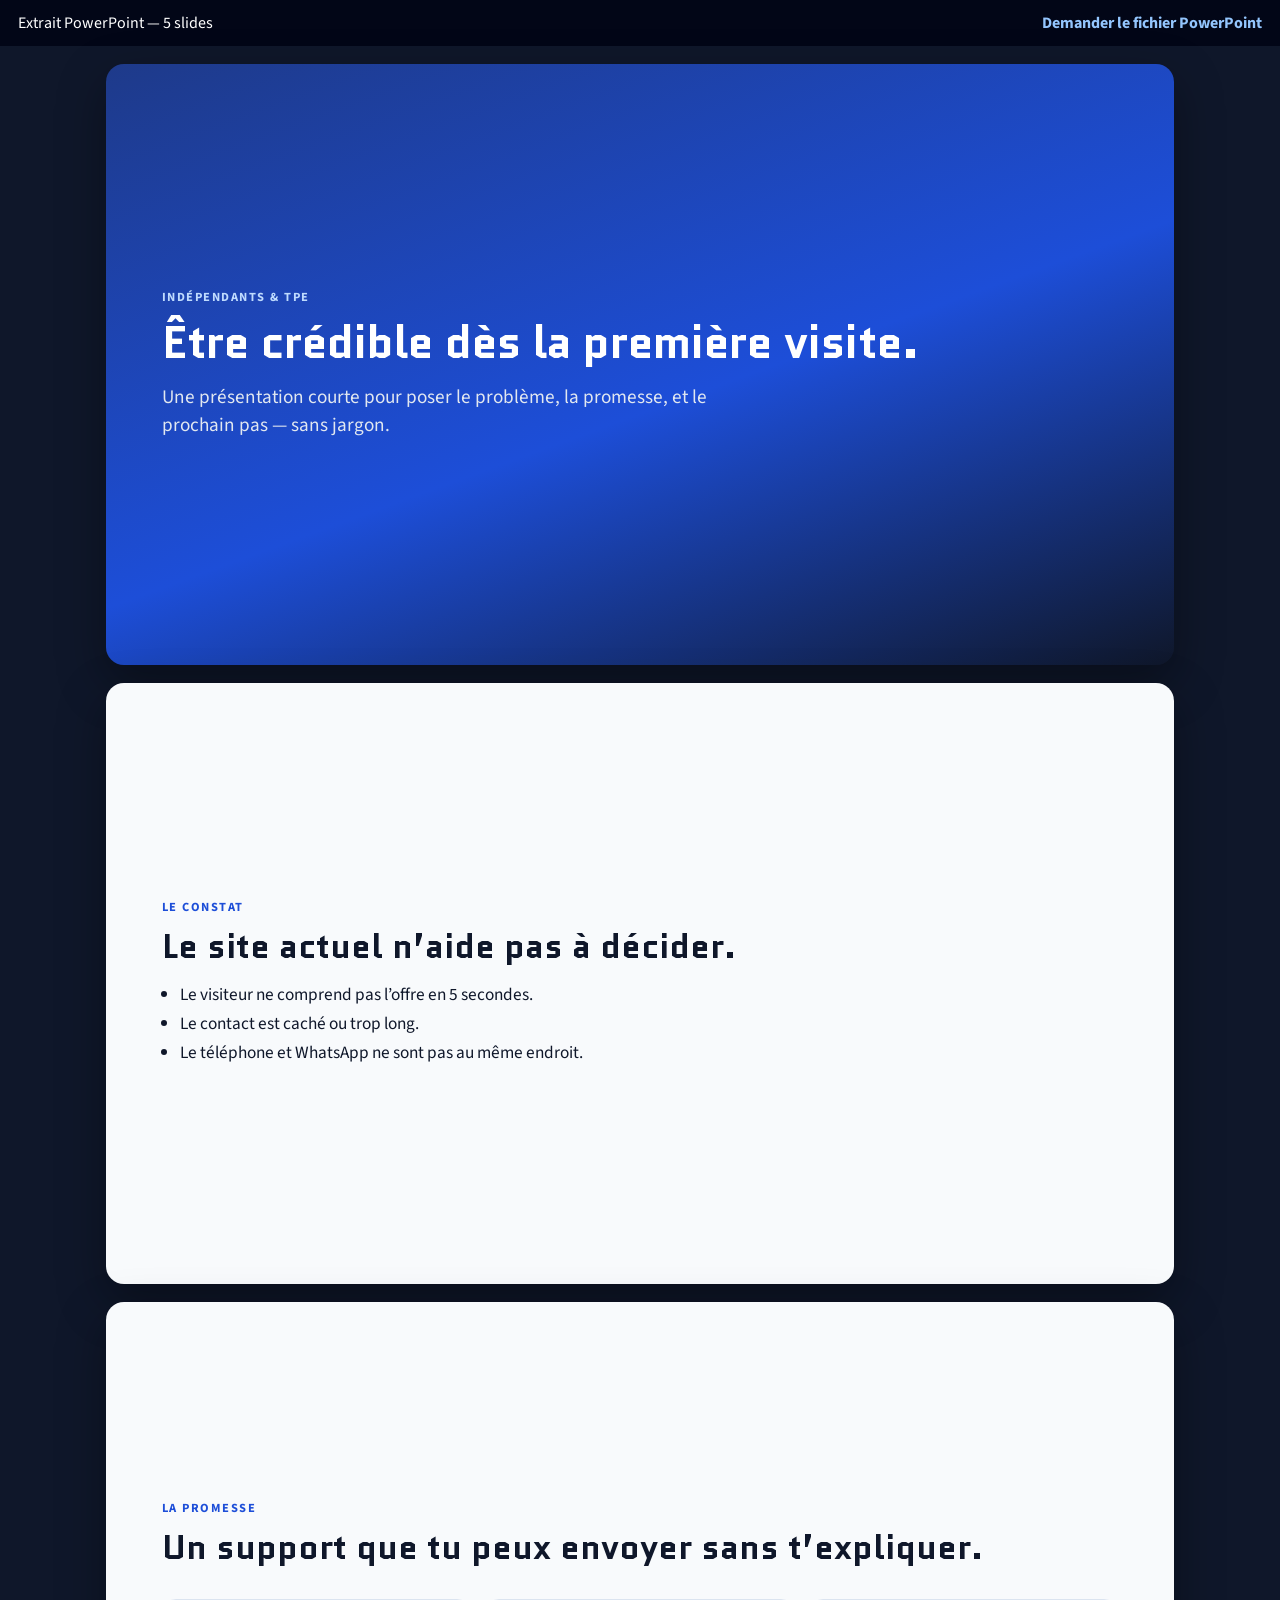
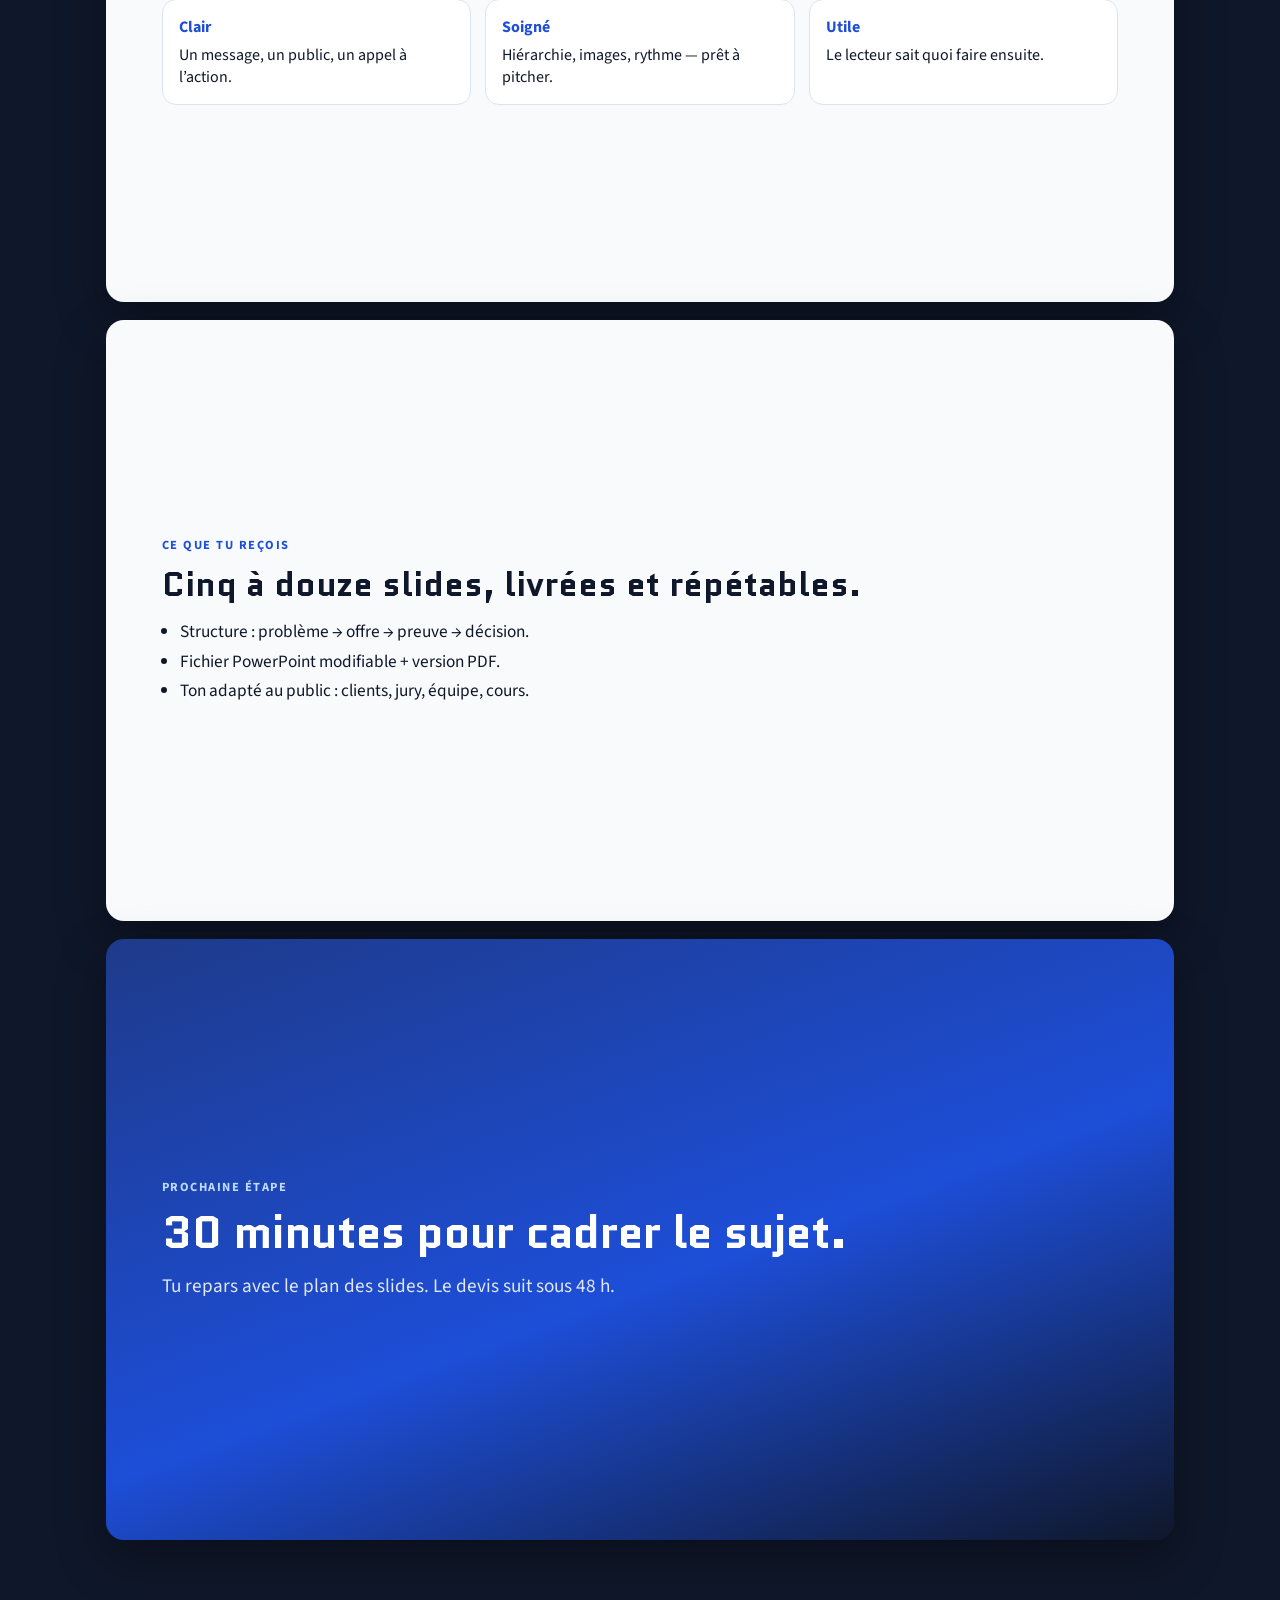
==== slides/index.html @ be78a9aa "Ajoute les sites en ligne et un extrait PowerPoint aux travaux." ====
<!DOCTYPE html>
<html lang="fr">
  <head>
    <meta charset="UTF-8" />
    <meta name="viewport" content="width=device-width, initial-scale=1" />
    <title>Être crédible dès la première visite — extrait PowerPoint</title>
    <meta name="description" content="Extrait de présentation professionnelle pour indépendants et TPE. Cinq slides, prêtes à pitcher." />
    <link rel="preconnect" href="https://fonts.googleapis.com" />
    <link rel="preconnect" href="https://fonts.gstatic.com" crossorigin />
    <link href="https://fonts.googleapis.com/css2?family=Quantico:wght@700&family=Source+Sans+3:wght@400;600;700&display=swap" rel="stylesheet" />
    <style>
      :root {
        --blue: #1d4ed8;
        --ink: #0f172a;
        --muted: #475569;
        --paper: #f8fafc;
      }
      * { box-sizing: border-box; }
      html, body { margin: 0; background: #0f172a; color: #fff; font-family: "Source Sans 3", sans-serif; }
      .bar {
        display: flex; justify-content: space-between; align-items: center; gap: 12px;
        padding: 12px 18px; background: #020617;
      }
      .bar a { color: #93c5fd; font-weight: 700; text-decoration: none; }
      .deck { max-width: 1100px; margin: 0 auto; padding: 18px 16px 48px; }
      .slide {
        aspect-ratio: 16 / 9;
        border-radius: 18px;
        padding: clamp(28px, 5vw, 56px);
        margin: 0 0 18px;
        background: var(--paper);
        color: var(--ink);
        display: flex; flex-direction: column; justify-content: center;
        box-shadow: 0 18px 48px rgba(0,0,0,.35);
      }
      .slide.dark { background: linear-gradient(160deg, #1e3a8a, #1d4ed8 55%, #0f172a); color: #fff; }
      .kicker { letter-spacing: .12em; text-transform: uppercase; font-size: .78rem; font-weight: 700; color: var(--blue); margin: 0 0 10px; }
      .slide.dark .kicker { color: #bfdbfe; }
      h1, h2 { font-family: Quantico, sans-serif; line-height: 1.15; margin: 0 0 14px; }
      h1 { font-size: clamp(1.7rem, 4vw, 2.8rem); }
      h2 { font-size: clamp(1.4rem, 3vw, 2.1rem); }
      p { margin: 0; font-size: clamp(1rem, 2vw, 1.2rem); line-height: 1.5; color: var(--muted); max-width: 38rem; }
      .slide.dark p { color: #e2e8f0; }
      ul { margin: 0; padding-left: 1.1rem; font-size: 1.08rem; line-height: 1.7; }
      .grid { display: grid; grid-template-columns: repeat(3, 1fr); gap: 14px; margin-top: 18px; }
      .card { background: #fff; border: 1px solid #dbe4f0; border-radius: 14px; padding: 16px; }
      .card strong { display: block; color: var(--blue); margin-bottom: 6px; }
      .slide.dark .card { background: rgba(255,255,255,.1); border-color: rgba(255,255,255,.18); color: #fff; }
      @media (max-width: 720px) { .grid { grid-template-columns: 1fr; } }
    </style>
  </head>
  <body>
    <div class="bar">
      <span>Extrait PowerPoint — 5 slides</span>
      <a href="../#contact">Demander le fichier PowerPoint</a>
    </div>
    <div class="deck">
      <article class="slide dark">
        <p class="kicker">Indépendants &amp; TPE</p>
        <h1>Être crédible dès la première visite.</h1>
        <p>Une présentation courte pour poser le problème, la promesse, et le prochain pas — sans jargon.</p>
      </article>
      <article class="slide">
        <p class="kicker">Le constat</p>
        <h2>Le site actuel n’aide pas à décider.</h2>
        <ul>
          <li>Le visiteur ne comprend pas l’offre en 5 secondes.</li>
          <li>Le contact est caché ou trop long.</li>
          <li>Le téléphone et WhatsApp ne sont pas au même endroit.</li>
        </ul>
      </article>
      <article class="slide">
        <p class="kicker">La promesse</p>
        <h2>Un support que tu peux envoyer sans t’expliquer.</h2>
        <div class="grid">
          <div class="card"><strong>Clair</strong>Un message, un public, un appel à l’action.</div>
          <div class="card"><strong>Soigné</strong>Hiérarchie, images, rythme — prêt à pitcher.</div>
          <div class="card"><strong>Utile</strong>Le lecteur sait quoi faire ensuite.</div>
        </div>
      </article>
      <article class="slide">
        <p class="kicker">Ce que tu reçois</p>
        <h2>Cinq à douze slides, livrées et répétables.</h2>
        <ul>
          <li>Structure : problème → offre → preuve → décision.</li>
          <li>Fichier PowerPoint modifiable + version PDF.</li>
          <li>Ton adapté au public : clients, jury, équipe, cours.</li>
        </ul>
      </article>
      <article class="slide dark">
        <p class="kicker">Prochaine étape</p>
        <h1>30 minutes pour cadrer le sujet.</h1>
        <p>Tu repars avec le plan des slides. Le devis suit sous 48&nbsp;h.</p>
      </article>
    </div>
  </body>
</html>
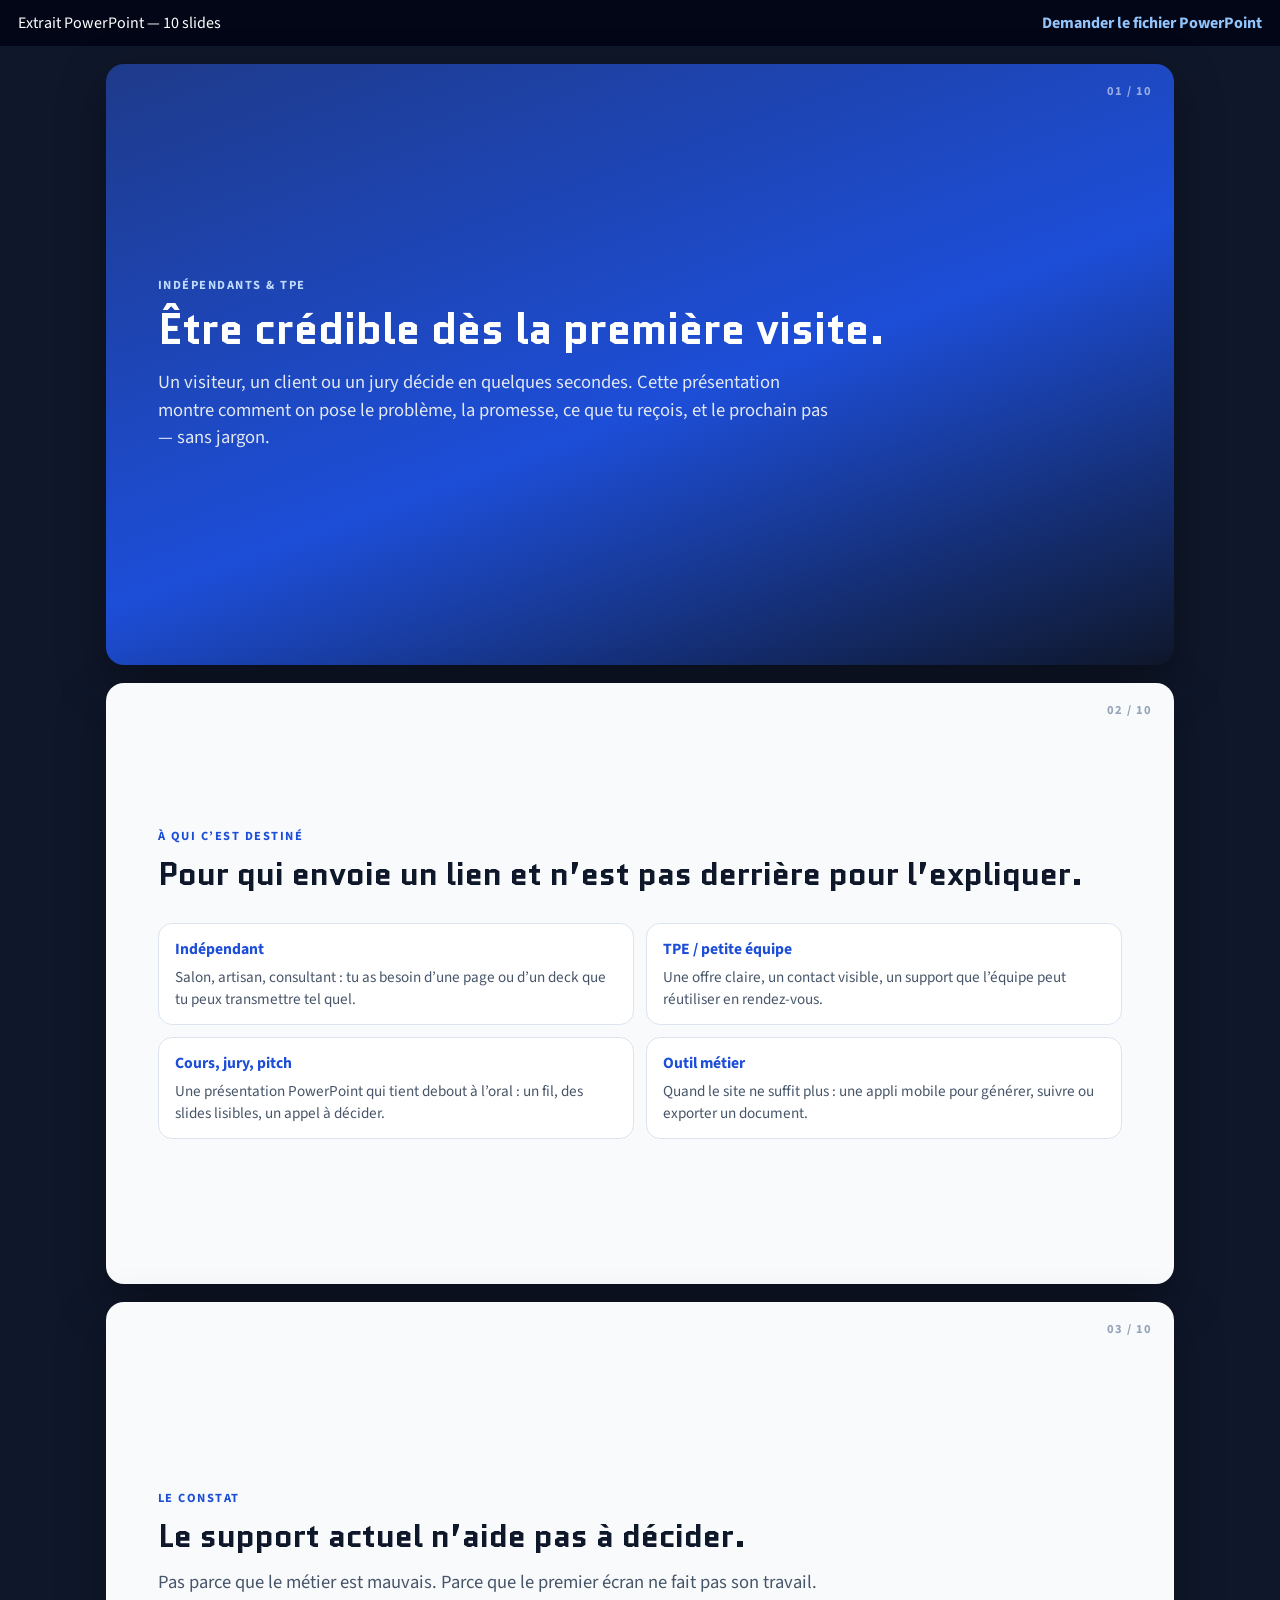
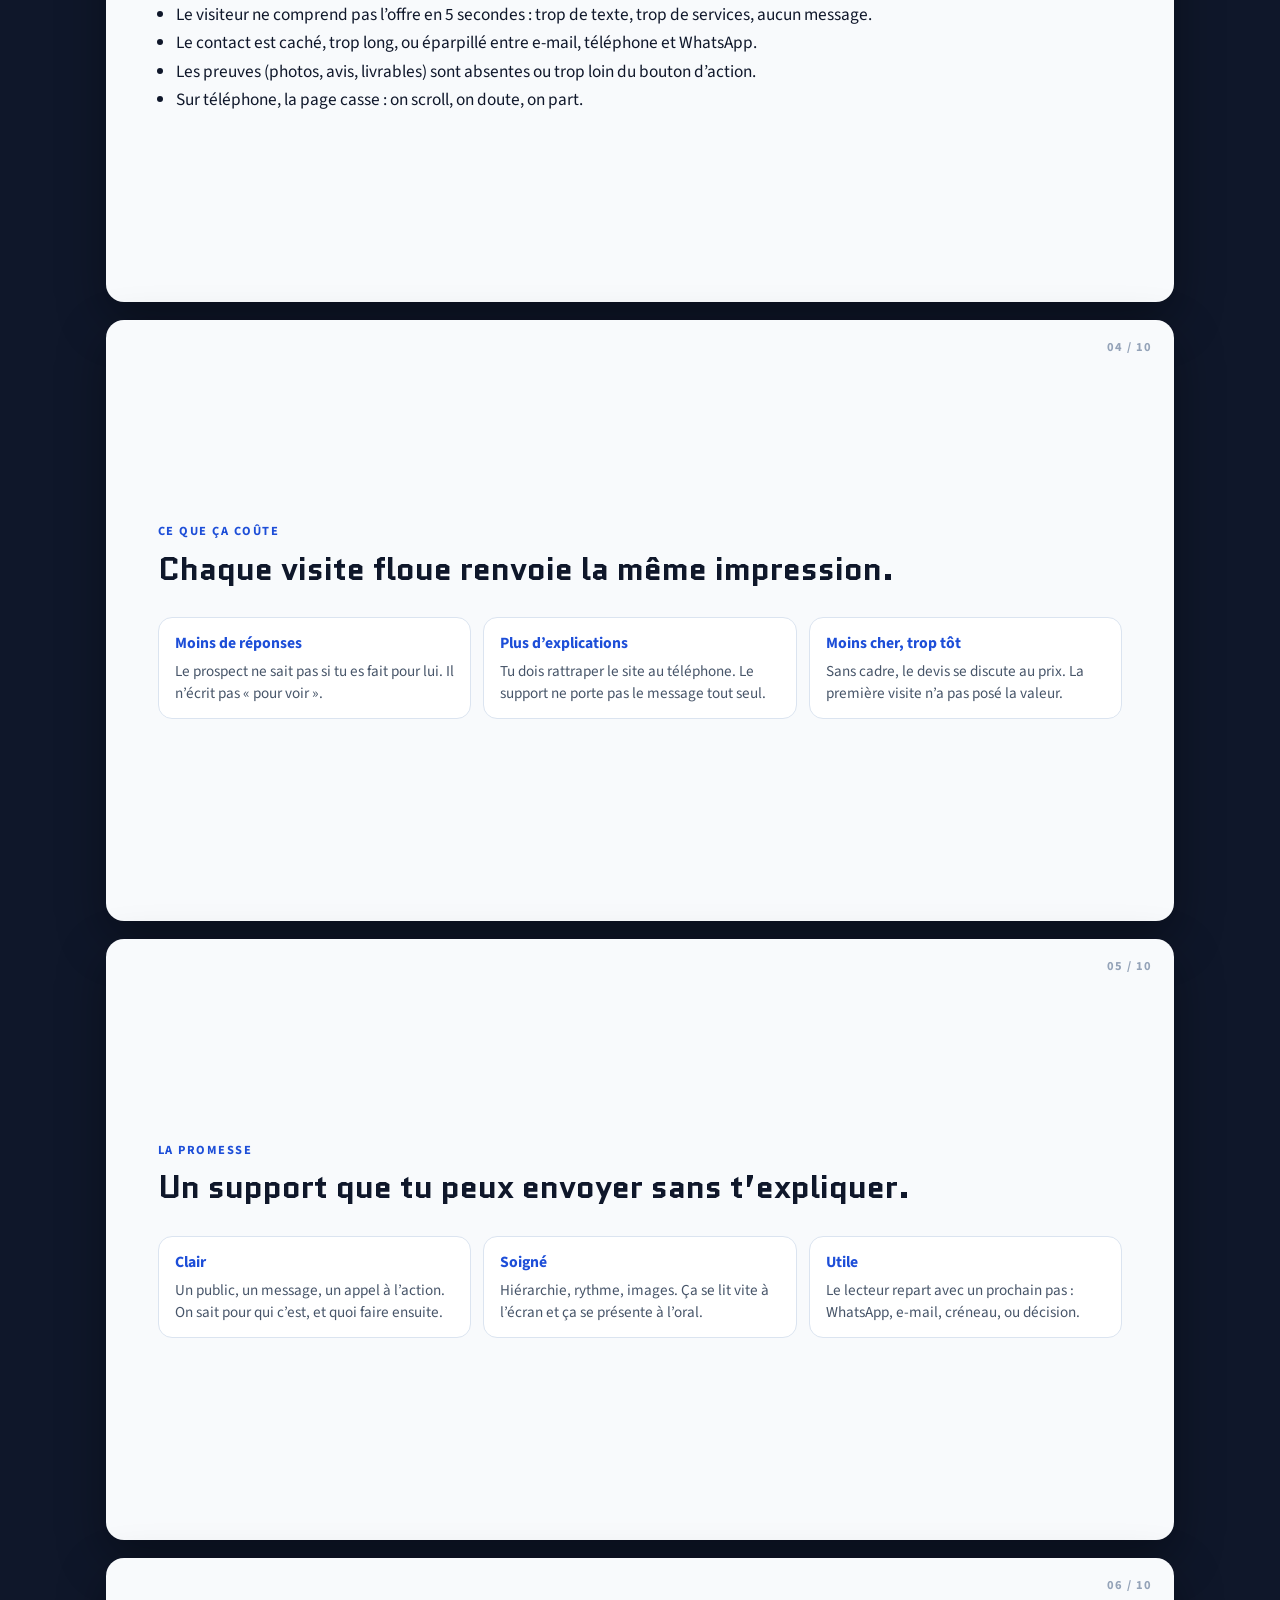
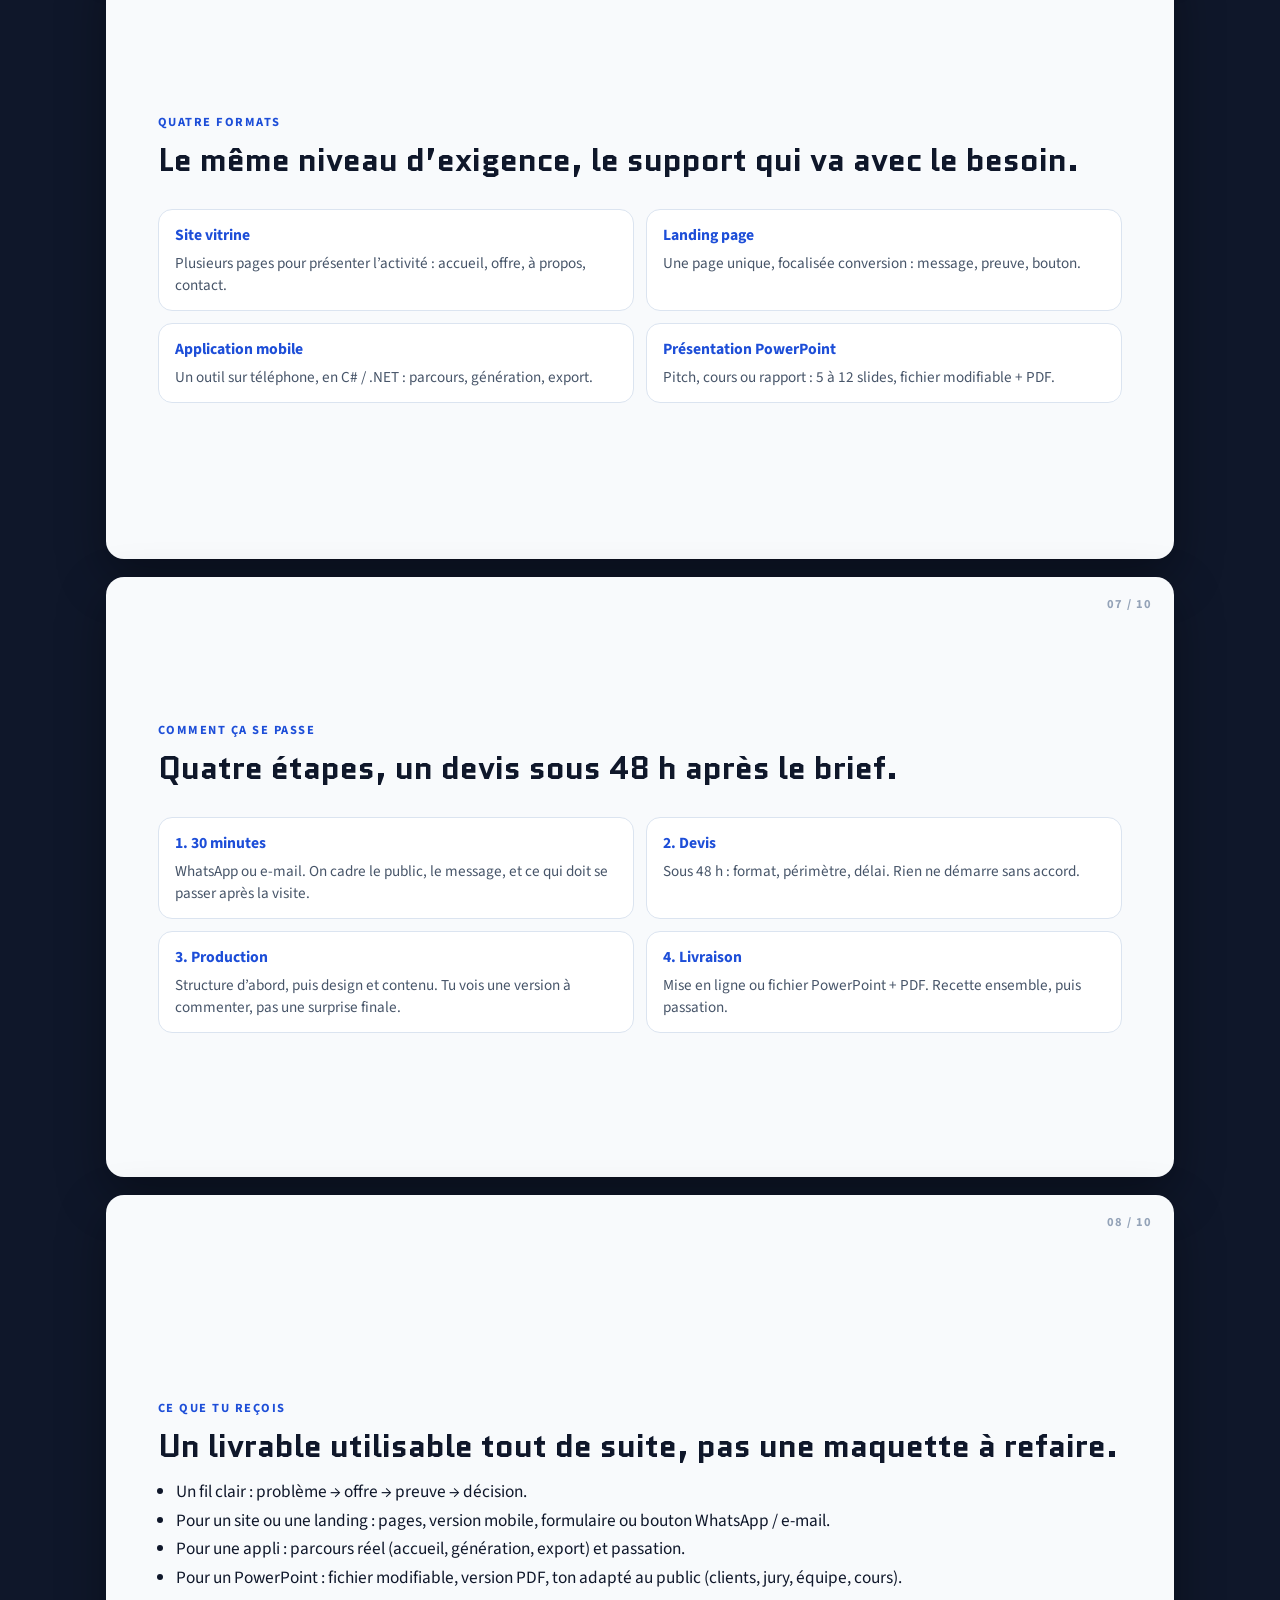
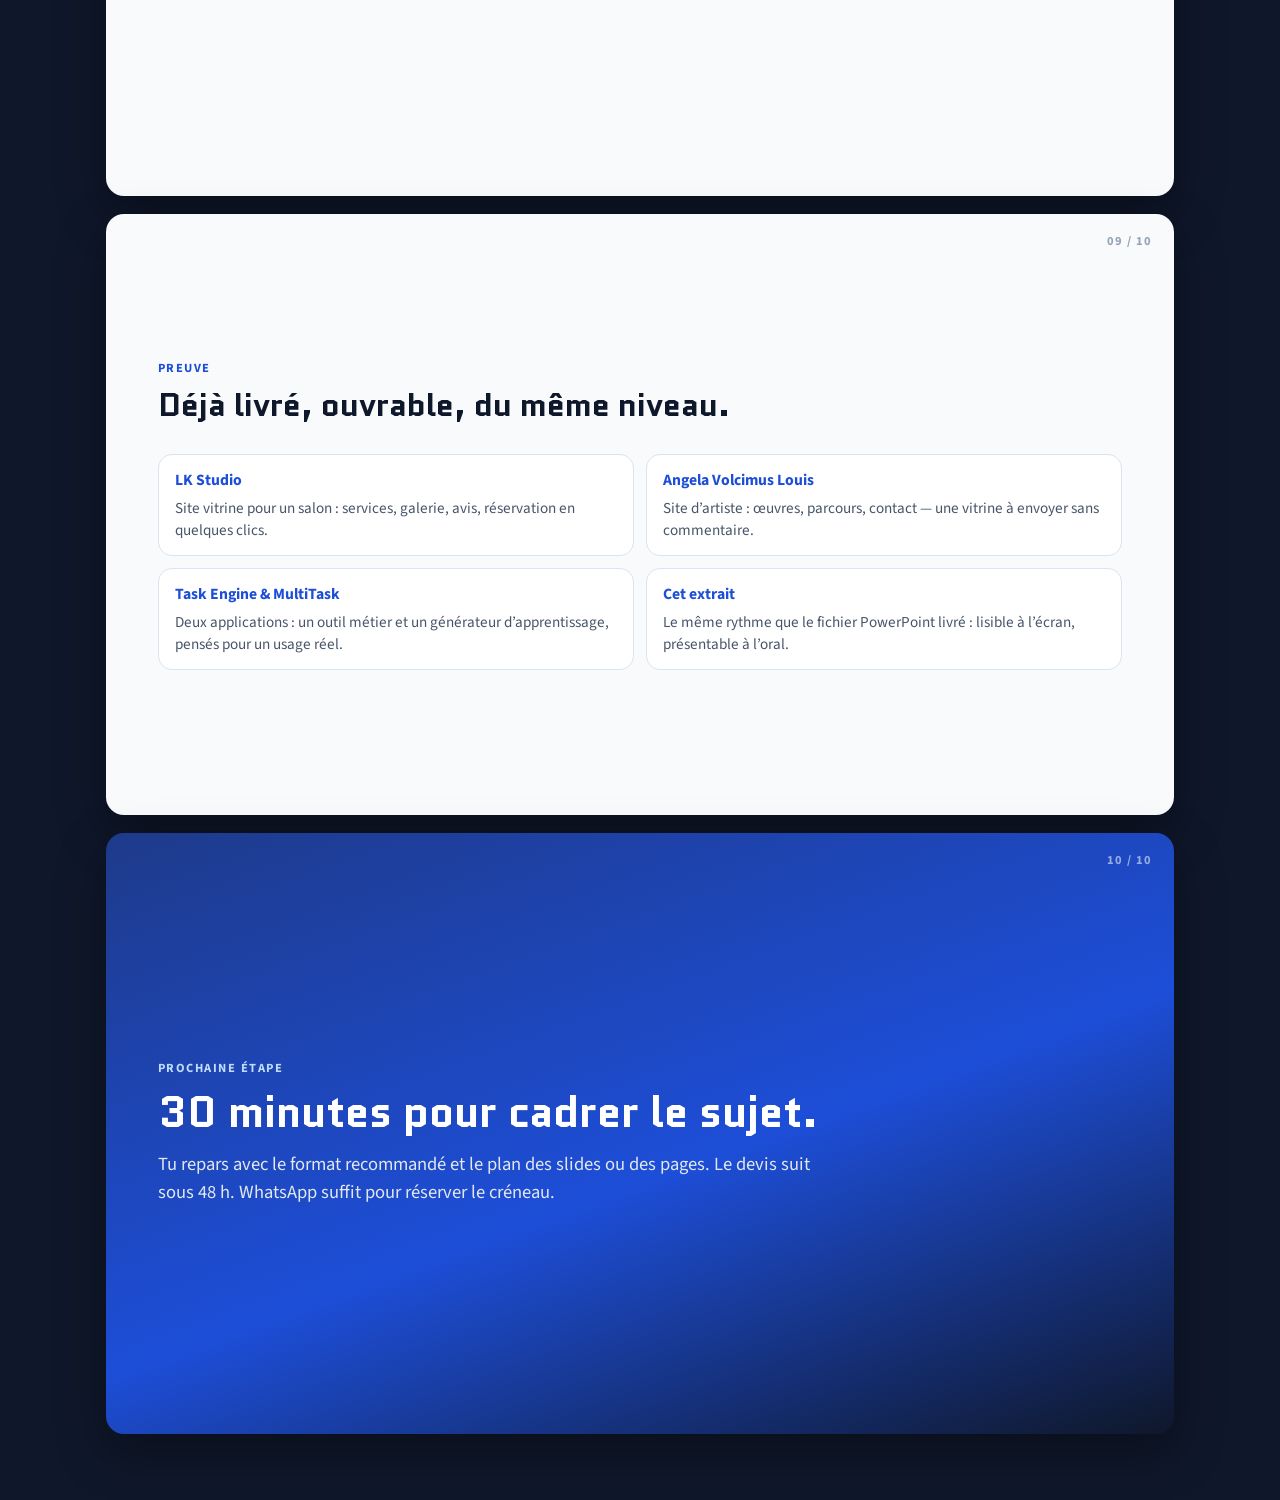
==== commit 3618069b: "Etoffe l'extrait PowerPoint pour expliquer public, formats et deroulement. Co-authored-by: Cursor <c" ====
--- a/slides/index.html
+++ b/slides/index.html
@@ -4,10 +4,17 @@
     <meta charset="UTF-8" />
     <meta name="viewport" content="width=device-width, initial-scale=1" />
     <title>Être crédible dès la première visite — extrait PowerPoint</title>
-    <meta name="description" content="Extrait de présentation professionnelle pour indépendants et TPE. Cinq slides, prêtes à pitcher." />
+    <meta
+      name="description"
+      content="Extrait de présentation professionnelle pour indépendants et TPE. Dix slides : public, constat, formats, déroulement, livrable."
+    />
+    <link rel="canonical" href="https://marco-ops-code.github.io/slides/" />
     <link rel="preconnect" href="https://fonts.googleapis.com" />
     <link rel="preconnect" href="https://fonts.gstatic.com" crossorigin />
-    <link href="https://fonts.googleapis.com/css2?family=Quantico:wght@700&family=Source+Sans+3:wght@400;600;700&display=swap" rel="stylesheet" />
+    <link
+      href="https://fonts.googleapis.com/css2?family=Quantico:wght@700&family=Source+Sans+3:wght@400;600;700&display=swap"
+      rel="stylesheet"
+    />
     <style>
       :root {
         --blue: #1d4ed8;
@@ -24,73 +31,234 @@
       .bar a { color: #93c5fd; font-weight: 700; text-decoration: none; }
       .deck { max-width: 1100px; margin: 0 auto; padding: 18px 16px 48px; }
       .slide {
+        position: relative;
         aspect-ratio: 16 / 9;
         border-radius: 18px;
-        padding: clamp(28px, 5vw, 56px);
+        padding: clamp(24px, 4.4vw, 52px);
         margin: 0 0 18px;
         background: var(--paper);
         color: var(--ink);
         display: flex; flex-direction: column; justify-content: center;
         box-shadow: 0 18px 48px rgba(0,0,0,.35);
+        overflow: hidden;
       }
       .slide.dark { background: linear-gradient(160deg, #1e3a8a, #1d4ed8 55%, #0f172a); color: #fff; }
+      .num {
+        position: absolute; top: 18px; right: 22px;
+        font-size: 0.78rem; font-weight: 700; letter-spacing: 0.08em;
+        color: #94a3b8;
+      }
+      .slide.dark .num { color: rgba(255,255,255,.55); }
       .kicker { letter-spacing: .12em; text-transform: uppercase; font-size: .78rem; font-weight: 700; color: var(--blue); margin: 0 0 10px; }
       .slide.dark .kicker { color: #bfdbfe; }
       h1, h2 { font-family: Quantico, sans-serif; line-height: 1.15; margin: 0 0 14px; }
-      h1 { font-size: clamp(1.7rem, 4vw, 2.8rem); }
-      h2 { font-size: clamp(1.4rem, 3vw, 2.1rem); }
-      p { margin: 0; font-size: clamp(1rem, 2vw, 1.2rem); line-height: 1.5; color: var(--muted); max-width: 38rem; }
+      h1 { font-size: clamp(1.55rem, 3.6vw, 2.7rem); }
+      h2 { font-size: clamp(1.28rem, 2.6vw, 2rem); }
+      p { margin: 0; font-size: clamp(0.98rem, 1.7vw, 1.16rem); line-height: 1.5; color: var(--muted); max-width: 42rem; }
       .slide.dark p { color: #e2e8f0; }
-      ul { margin: 0; padding-left: 1.1rem; font-size: 1.08rem; line-height: 1.7; }
-      .grid { display: grid; grid-template-columns: repeat(3, 1fr); gap: 14px; margin-top: 18px; }
-      .card { background: #fff; border: 1px solid #dbe4f0; border-radius: 14px; padding: 16px; }
-      .card strong { display: block; color: var(--blue); margin-bottom: 6px; }
+      ul { margin: 0; padding-left: 1.1rem; font-size: clamp(0.98rem, 1.6vw, 1.08rem); line-height: 1.65; }
+      .grid { display: grid; grid-template-columns: repeat(3, 1fr); gap: 12px; margin-top: 16px; }
+      .grid-2 { display: grid; grid-template-columns: 1fr 1fr; gap: 12px; margin-top: 16px; }
+      .grid-4 { display: grid; grid-template-columns: 1fr 1fr; gap: 12px; margin-top: 16px; }
+      .card { background: #fff; border: 1px solid #dbe4f0; border-radius: 14px; padding: 14px 16px; }
+      .card strong { display: block; color: var(--blue); margin-bottom: 6px; font-size: 0.98rem; }
+      .card span { display: block; color: var(--muted); font-size: 0.95rem; line-height: 1.45; }
       .slide.dark .card { background: rgba(255,255,255,.1); border-color: rgba(255,255,255,.18); color: #fff; }
-      @media (max-width: 720px) { .grid { grid-template-columns: 1fr; } }
+      .slide.dark .card span { color: #e2e8f0; }
+      .lead { margin-bottom: 4px; }
+      @media (max-width: 720px) {
+        .slide { aspect-ratio: auto; min-height: 0; padding: 28px 20px 32px; }
+        .grid, .grid-2, .grid-4 { grid-template-columns: 1fr; }
+        .num { top: 12px; right: 14px; }
+      }
     </style>
   </head>
   <body>
     <div class="bar">
-      <span>Extrait PowerPoint — 5 slides</span>
+      <span>Extrait PowerPoint — 10 slides</span>
       <a href="../#contact">Demander le fichier PowerPoint</a>
     </div>
     <div class="deck">
       <article class="slide dark">
+        <span class="num">01 / 10</span>
         <p class="kicker">Indépendants &amp; TPE</p>
         <h1>Être crédible dès la première visite.</h1>
-        <p>Une présentation courte pour poser le problème, la promesse, et le prochain pas — sans jargon.</p>
-      </article>
-      <article class="slide">
+        <p>
+          Un visiteur, un client ou un jury décide en quelques secondes. Cette présentation
+          montre comment on pose le problème, la promesse, ce que tu reçois, et le prochain pas —
+          sans jargon.
+        </p>
+      </article>
+
+      <article class="slide">
+        <span class="num">02 / 10</span>
+        <p class="kicker">À qui c’est destiné</p>
+        <h2>Pour qui envoie un lien et n’est pas derrière pour l’expliquer.</h2>
+        <div class="grid-2">
+          <div class="card">
+            <strong>Indépendant</strong>
+            <span>Salon, artisan, consultant : tu as besoin d’une page ou d’un deck que tu peux transmettre tel quel.</span>
+          </div>
+          <div class="card">
+            <strong>TPE / petite équipe</strong>
+            <span>Une offre claire, un contact visible, un support que l’équipe peut réutiliser en rendez-vous.</span>
+          </div>
+          <div class="card">
+            <strong>Cours, jury, pitch</strong>
+            <span>Une présentation PowerPoint qui tient debout à l’oral : un fil, des slides lisibles, un appel à décider.</span>
+          </div>
+          <div class="card">
+            <strong>Outil métier</strong>
+            <span>Quand le site ne suffit plus : une appli mobile pour générer, suivre ou exporter un document.</span>
+          </div>
+        </div>
+      </article>
+
+      <article class="slide">
+        <span class="num">03 / 10</span>
         <p class="kicker">Le constat</p>
-        <h2>Le site actuel n’aide pas à décider.</h2>
+        <h2>Le support actuel n’aide pas à décider.</h2>
+        <p class="lead">Pas parce que le métier est mauvais. Parce que le premier écran ne fait pas son travail.</p>
         <ul>
-          <li>Le visiteur ne comprend pas l’offre en 5 secondes.</li>
-          <li>Le contact est caché ou trop long.</li>
-          <li>Le téléphone et WhatsApp ne sont pas au même endroit.</li>
+          <li>Le visiteur ne comprend pas l’offre en 5 secondes : trop de texte, trop de services, aucun message.</li>
+          <li>Le contact est caché, trop long, ou éparpillé entre e-mail, téléphone et WhatsApp.</li>
+          <li>Les preuves (photos, avis, livrables) sont absentes ou trop loin du bouton d’action.</li>
+          <li>Sur téléphone, la page casse : on scroll, on doute, on part.</li>
         </ul>
       </article>
-      <article class="slide">
+
+      <article class="slide">
+        <span class="num">04 / 10</span>
+        <p class="kicker">Ce que ça coûte</p>
+        <h2>Chaque visite floue renvoie la même impression.</h2>
+        <div class="grid">
+          <div class="card">
+            <strong>Moins de réponses</strong>
+            <span>Le prospect ne sait pas si tu es fait pour lui. Il n’écrit pas « pour voir ».</span>
+          </div>
+          <div class="card">
+            <strong>Plus d’explications</strong>
+            <span>Tu dois rattraper le site au téléphone. Le support ne porte pas le message tout seul.</span>
+          </div>
+          <div class="card">
+            <strong>Moins cher, trop tôt</strong>
+            <span>Sans cadre, le devis se discute au prix. La première visite n’a pas posé la valeur.</span>
+          </div>
+        </div>
+      </article>
+
+      <article class="slide">
+        <span class="num">05 / 10</span>
         <p class="kicker">La promesse</p>
         <h2>Un support que tu peux envoyer sans t’expliquer.</h2>
         <div class="grid">
-          <div class="card"><strong>Clair</strong>Un message, un public, un appel à l’action.</div>
-          <div class="card"><strong>Soigné</strong>Hiérarchie, images, rythme — prêt à pitcher.</div>
-          <div class="card"><strong>Utile</strong>Le lecteur sait quoi faire ensuite.</div>
-        </div>
-      </article>
-      <article class="slide">
+          <div class="card">
+            <strong>Clair</strong>
+            <span>Un public, un message, un appel à l’action. On sait pour qui c’est, et quoi faire ensuite.</span>
+          </div>
+          <div class="card">
+            <strong>Soigné</strong>
+            <span>Hiérarchie, rythme, images. Ça se lit vite à l’écran et ça se présente à l’oral.</span>
+          </div>
+          <div class="card">
+            <strong>Utile</strong>
+            <span>Le lecteur repart avec un prochain pas : WhatsApp, e-mail, créneau, ou décision.</span>
+          </div>
+        </div>
+      </article>
+
+      <article class="slide">
+        <span class="num">06 / 10</span>
+        <p class="kicker">Quatre formats</p>
+        <h2>Le même niveau d’exigence, le support qui va avec le besoin.</h2>
+        <div class="grid-4">
+          <div class="card">
+            <strong>Site vitrine</strong>
+            <span>Plusieurs pages pour présenter l’activité : accueil, offre, à propos, contact.</span>
+          </div>
+          <div class="card">
+            <strong>Landing page</strong>
+            <span>Une page unique, focalisée conversion : message, preuve, bouton.</span>
+          </div>
+          <div class="card">
+            <strong>Application mobile</strong>
+            <span>Un outil sur téléphone, en C# / .NET : parcours, génération, export.</span>
+          </div>
+          <div class="card">
+            <strong>Présentation PowerPoint</strong>
+            <span>Pitch, cours ou rapport : 5 à 12 slides, fichier modifiable + PDF.</span>
+          </div>
+        </div>
+      </article>
+
+      <article class="slide">
+        <span class="num">07 / 10</span>
+        <p class="kicker">Comment ça se passe</p>
+        <h2>Quatre étapes, un devis sous 48&nbsp;h après le brief.</h2>
+        <div class="grid-4">
+          <div class="card">
+            <strong>1. 30 minutes</strong>
+            <span>WhatsApp ou e-mail. On cadre le public, le message, et ce qui doit se passer après la visite.</span>
+          </div>
+          <div class="card">
+            <strong>2. Devis</strong>
+            <span>Sous 48&nbsp;h : format, périmètre, délai. Rien ne démarre sans accord.</span>
+          </div>
+          <div class="card">
+            <strong>3. Production</strong>
+            <span>Structure d’abord, puis design et contenu. Tu vois une version à commenter, pas une surprise finale.</span>
+          </div>
+          <div class="card">
+            <strong>4. Livraison</strong>
+            <span>Mise en ligne ou fichier PowerPoint + PDF. Recette ensemble, puis passation.</span>
+          </div>
+        </div>
+      </article>
+
+      <article class="slide">
+        <span class="num">08 / 10</span>
         <p class="kicker">Ce que tu reçois</p>
-        <h2>Cinq à douze slides, livrées et répétables.</h2>
+        <h2>Un livrable utilisable tout de suite, pas une maquette à refaire.</h2>
         <ul>
-          <li>Structure : problème → offre → preuve → décision.</li>
-          <li>Fichier PowerPoint modifiable + version PDF.</li>
-          <li>Ton adapté au public : clients, jury, équipe, cours.</li>
+          <li>Un fil clair : problème → offre → preuve → décision.</li>
+          <li>Pour un site ou une landing : pages, version mobile, formulaire ou bouton WhatsApp / e-mail.</li>
+          <li>Pour une appli : parcours réel (accueil, génération, export) et passation.</li>
+          <li>Pour un PowerPoint : fichier modifiable, version PDF, ton adapté au public (clients, jury, équipe, cours).</li>
         </ul>
       </article>
+
+      <article class="slide">
+        <span class="num">09 / 10</span>
+        <p class="kicker">Preuve</p>
+        <h2>Déjà livré, ouvrable, du même niveau.</h2>
+        <div class="grid-2">
+          <div class="card">
+            <strong>LK Studio</strong>
+            <span>Site vitrine pour un salon : services, galerie, avis, réservation en quelques clics.</span>
+          </div>
+          <div class="card">
+            <strong>Angela Volcimus Louis</strong>
+            <span>Site d’artiste : œuvres, parcours, contact — une vitrine à envoyer sans commentaire.</span>
+          </div>
+          <div class="card">
+            <strong>Task Engine &amp; MultiTask</strong>
+            <span>Deux applications : un outil métier et un générateur d’apprentissage, pensés pour un usage réel.</span>
+          </div>
+          <div class="card">
+            <strong>Cet extrait</strong>
+            <span>Le même rythme que le fichier PowerPoint livré : lisible à l’écran, présentable à l’oral.</span>
+          </div>
+        </div>
+      </article>
+
       <article class="slide dark">
+        <span class="num">10 / 10</span>
         <p class="kicker">Prochaine étape</p>
         <h1>30 minutes pour cadrer le sujet.</h1>
-        <p>Tu repars avec le plan des slides. Le devis suit sous 48&nbsp;h.</p>
+        <p>
+          Tu repars avec le format recommandé et le plan des slides ou des pages.
+          Le devis suit sous 48&nbsp;h. WhatsApp suffit pour réserver le créneau.
+        </p>
       </article>
     </div>
   </body>
